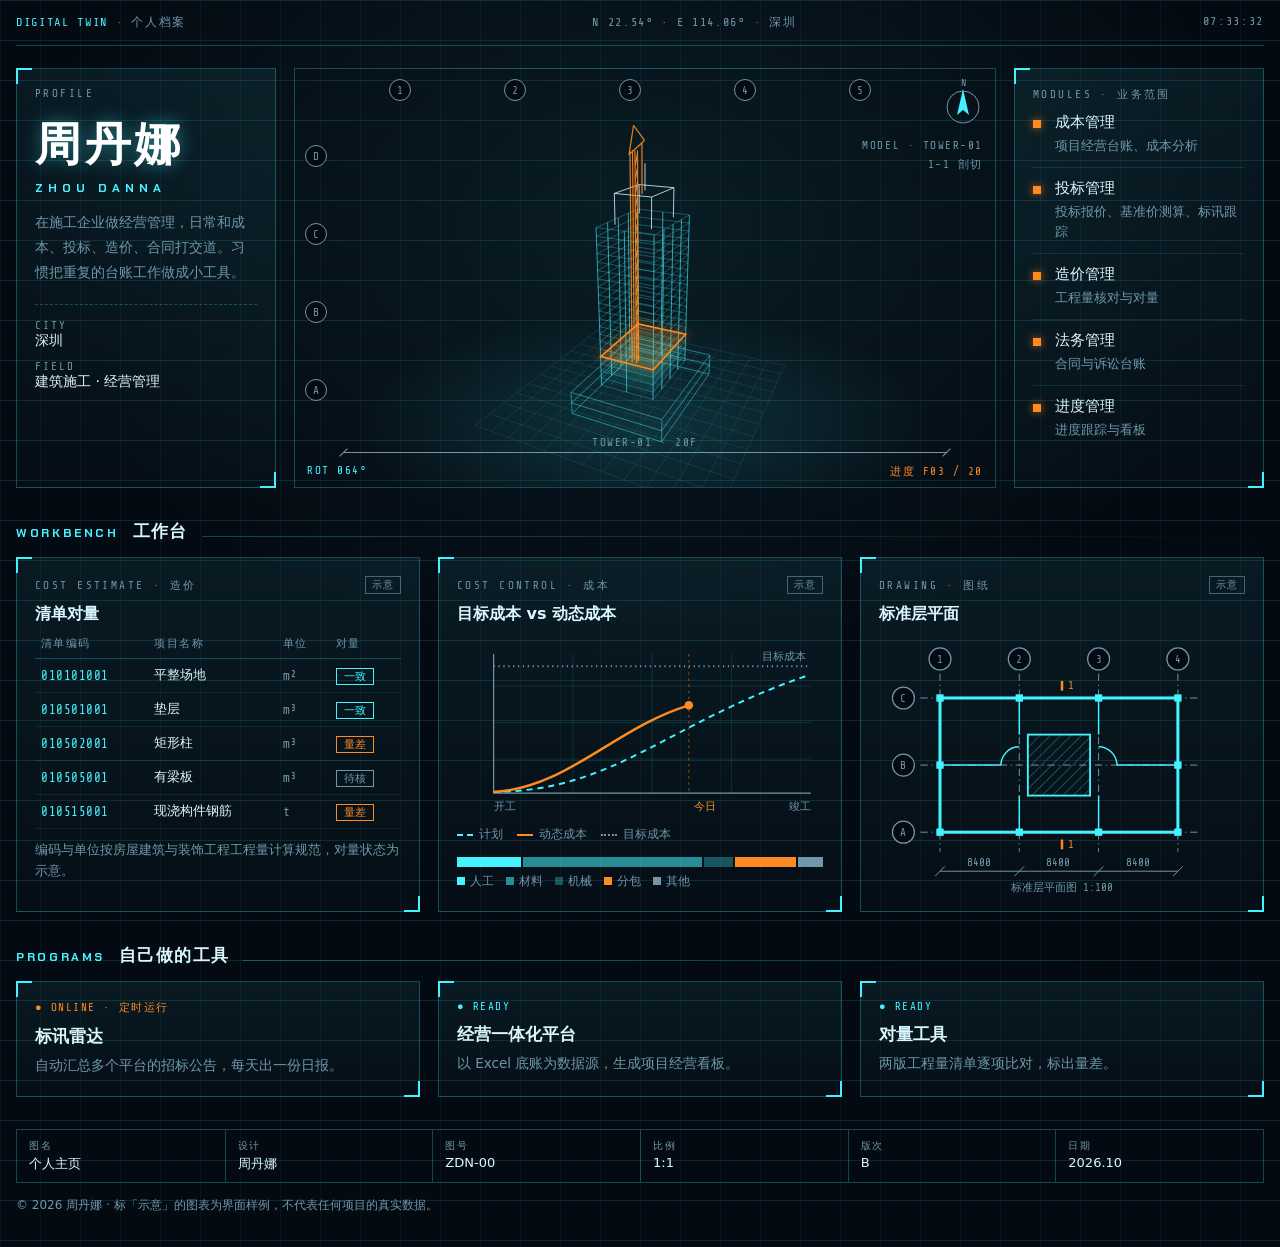
==== index.html @ ebaf6a7c "个人网站首版：全息工地风格主页、SEO 标签、sitemap 与 robots" ====
<!doctype html>
<html lang="zh-CN">
<head>
<meta charset="utf-8">
<meta name="viewport" content="width=device-width, initial-scale=1, viewport-fit=cover">
<title>周丹娜 · 建筑施工企业经营管理</title>
<meta name="description" content="周丹娜（Zhou Danna），深圳，建筑施工企业经营管理。日常和成本、投标、造价、合同打交道，把重复的台账工作做成小工具：标讯雷达、项目经营一体化平台、对量工具。">
<meta name="author" content="周丹娜">
<meta name="theme-color" content="#040a12">
<link rel="canonical" href="https://elliezhou314.github.io/">
<link rel="icon" href="favicon.svg" type="image/svg+xml">

<meta property="og:type" content="profile">
<meta property="og:title" content="周丹娜 · 建筑施工企业经营管理">
<meta property="og:description" content="深圳，建筑施工企业经营管理。成本、投标、造价、合同，以及自己做的几个工具。">
<meta property="og:url" content="https://elliezhou314.github.io/">
<meta property="og:locale" content="zh_CN">

<script type="application/ld+json">
{
  "@context": "https://schema.org",
  "@type": "Person",
  "name": "周丹娜",
  "alternateName": "Zhou Danna",
  "url": "https://elliezhou314.github.io/",
  "jobTitle": "经营管理",
  "description": "建筑施工企业经营管理，负责成本、投标、造价、合同相关工作。",
  "address": { "@type": "PostalAddress", "addressLocality": "深圳", "addressCountry": "CN" },
  "knowsAbout": ["成本管理", "投标报价", "工程造价", "工程量核对", "合同管理"]
}
</script>

<!-- Latin display fonts load without blocking; Chinese uses system fonts so the page still renders where Google Fonts is unreachable -->
<link rel="preconnect" href="https://fonts.googleapis.com">
<link rel="preconnect" href="https://fonts.gstatic.com" crossorigin>
<link rel="preload" as="style" href="https://fonts.googleapis.com/css2?family=Chakra+Petch:wght@500;700&family=Share+Tech+Mono&display=swap" onload="this.onload=null;this.rel='stylesheet'">
<noscript><link rel="stylesheet" href="https://fonts.googleapis.com/css2?family=Chakra+Petch:wght@500;700&family=Share+Tech+Mono&display=swap"></noscript>
<link rel="stylesheet" href="css/style.css">
<link rel="stylesheet" href="css/workbench.css">
</head>
<body>
<div class="page">
  <header class="bar">
    <span><b>DIGITAL TWIN</b> · 个人档案</span>
    <span>N 22.54° · E 114.06° · 深圳</span>
    <span id="clock">--:--:--</span>
  </header>

  <main>
    <section class="hero" aria-label="个人简介">
      <div class="hud prof">
        <div class="lab">PROFILE</div>
        <h1 class="name">周丹娜</h1>
        <div class="en">ZHOU DANNA</div>
        <p class="role">在施工企业做经营管理，日常和成本、投标、造价、合同打交道。习惯把重复的台账工作做成小工具。</p>
        <dl>
          <div><dt>CITY</dt><dd>深圳</dd></div>
          <div><dt>FIELD</dt><dd>建筑施工 · 经营管理</dd></div>
        </dl>
      </div>

      <div class="stage">
        <canvas id="tower" role="img" aria-label="逐层建起并旋转的线框高层建筑与塔吊模型"></canvas>
        <div class="axx" aria-hidden="true"><span class="bub">1</span><span class="bub">2</span><span class="bub">3</span><span class="bub">4</span><span class="bub">5</span></div>
        <div class="axy" aria-hidden="true"><span class="bub">D</span><span class="bub">C</span><span class="bub">B</span><span class="bub">A</span></div>
        <svg class="north" viewBox="0 0 44 52" aria-hidden="true">
          <circle cx="22" cy="30" r="16" fill="none" stroke="#6f97aa"/>
          <path d="M22 12 L28 38 L22 33 L16 38 Z" fill="#45f3ff"/>
          <text x="22" y="9" text-anchor="middle" font-size="10" fill="#6f97aa">N</text>
        </svg>
        <div class="tl" aria-hidden="true">MODEL · TOWER-01<br>1-1 剖切</div>
        <div class="dimln" aria-hidden="true">TOWER-01 · 20F</div>
        <div class="read" aria-hidden="true"><span id="rot">ROT 000°</span><span class="o" id="prog">进度 F01 / 20</span></div>
      </div>

      <div class="hud">
        <h2 class="lab">MODULES · 业务范围</h2>
        <ul class="mods">
          <li><i></i><b>成本管理</b><span>项目经营台账、成本分析</span></li>
          <li><i></i><b>投标管理</b><span>投标报价、基准价测算、标讯跟踪</span></li>
          <li><i></i><b>造价管理</b><span>工程量核对与对量</span></li>
          <li><i></i><b>法务管理</b><span>合同与诉讼台账</span></li>
          <li><i></i><b>进度管理</b><span>进度跟踪与看板</span></li>
        </ul>
      </div>
    </section>

    <h2 class="sec">WORKBENCH<span>工作台</span></h2>
    <section class="bench" aria-label="工作台">
      <article class="hud">
        <div class="phd"><span class="lab">COST ESTIMATE · 造价</span><span class="demo">示意</span></div>
        <h3>清单对量</h3>
        <div class="tbl">
          <table>
            <thead><tr><th>清单编码</th><th>项目名称</th><th>单位</th><th>对量</th></tr></thead>
            <tbody>
              <tr><td class="c">010101001</td><td>平整场地</td><td class="u">m²</td><td><span class="chip ok">一致</span></td></tr>
              <tr><td class="c">010501001</td><td>垫层</td><td class="u">m³</td><td><span class="chip ok">一致</span></td></tr>
              <tr><td class="c">010502001</td><td>矩形柱</td><td class="u">m³</td><td><span class="chip df">量差</span></td></tr>
              <tr><td class="c">010505001</td><td>有梁板</td><td class="u">m³</td><td><span class="chip wt">待核</span></td></tr>
              <tr><td class="c">010515001</td><td>现浇构件钢筋</td><td class="u">t</td><td><span class="chip df">量差</span></td></tr>
            </tbody>
          </table>
        </div>
        <p class="cap">编码与单位按房屋建筑与装饰工程工程量计算规范，对量状态为示意。</p>
      </article>

      <article class="hud">
        <div class="phd"><span class="lab">COST CONTROL · 成本</span><span class="demo">示意</span></div>
        <h3>目标成本 vs 动态成本</h3>
        <svg class="chart" viewBox="0 0 300 150" role="img" aria-label="累计成本 S 曲线示意：计划曲线、动态成本曲线和目标成本线">
          <g stroke="rgba(69,243,255,0.10)">
            <line x1="30" y1="40" x2="290" y2="40"/><line x1="30" y1="70" x2="290" y2="70"/><line x1="30" y1="100" x2="290" y2="100"/>
            <line x1="95" y1="14" x2="95" y2="128"/><line x1="160" y1="14" x2="160" y2="128"/><line x1="225" y1="14" x2="225" y2="128"/>
          </g>
          <line x1="30" y1="128" x2="290" y2="128" stroke="#6f97aa"/>
          <line x1="30" y1="14" x2="30" y2="128" stroke="#6f97aa"/>
          <line x1="30" y1="24" x2="290" y2="24" stroke="#6f97aa" stroke-dasharray="1 3" stroke-width="1.5"/>
          <text x="286" y="19" text-anchor="end" font-size="9" fill="#6f97aa">目标成本</text>
          <path d="M30 127 C 130 126, 170 72, 286 32" fill="none" stroke="#45f3ff" stroke-width="1.6" stroke-dasharray="5 4"/>
          <path d="M30 127 C 90 124, 130 74, 190 56" fill="none" stroke="#ff8a1f" stroke-width="2"/>
          <line x1="190" y1="14" x2="190" y2="128" stroke="#ff8a1f" stroke-opacity="0.45" stroke-dasharray="2 3"/>
          <circle cx="190" cy="56" r="3.5" fill="#ff8a1f"/>
          <text x="194" y="142" font-size="9" fill="#ff8a1f">今日</text>
          <text x="30" y="142" font-size="9" fill="#6f97aa">开工</text>
          <text x="290" y="142" text-anchor="end" font-size="9" fill="#6f97aa">竣工</text>
        </svg>
        <div class="legend"><span><i class="p"></i>计划</span><span><i class="a"></i>动态成本</span><span><i class="t"></i>目标成本</span></div>
        <div class="stack" aria-hidden="true">
          <span class="s1" style="flex:18"></span><span class="s2" style="flex:50"></span><span class="s3" style="flex:8"></span><span class="s4" style="flex:17"></span><span class="s5" style="flex:7"></span>
        </div>
        <div class="stackl"><span><i class="s1"></i>人工</span><span><i class="s2"></i>材料</span><span><i class="s3"></i>机械</span><span><i class="s4"></i>分包</span><span><i class="s5"></i>其他</span></div>
      </article>

      <article class="hud">
        <div class="phd"><span class="lab">DRAWING · 图纸</span><span class="demo">示意</span></div>
        <h3>标准层平面</h3>
        <svg class="chart" viewBox="0 0 300 210" role="img" aria-label="标准层平面图示意，带轴线编号、核心筒、尺寸标注和剖切符号">
          <defs>
            <pattern id="hatch" width="6" height="6" patternUnits="userSpaceOnUse" patternTransform="rotate(45)">
              <line x1="0" y1="0" x2="0" y2="6" stroke="#45f3ff" stroke-opacity="0.45"/>
            </pattern>
          </defs>
          <g stroke="#6f97aa" stroke-dasharray="6 3 1 3" stroke-width="0.8">
            <line x1="50" y1="30" x2="50" y2="176"/><line x1="115" y1="30" x2="115" y2="176"/><line x1="180" y1="30" x2="180" y2="176"/><line x1="245" y1="30" x2="245" y2="176"/>
            <line x1="34" y1="50" x2="262" y2="50"/><line x1="34" y1="105" x2="262" y2="105"/><line x1="34" y1="160" x2="262" y2="160"/>
          </g>
          <g fill="#040a12" stroke="#6f97aa">
            <circle cx="50" cy="18" r="9"/><circle cx="115" cy="18" r="9"/><circle cx="180" cy="18" r="9"/><circle cx="245" cy="18" r="9"/>
            <circle cx="20" cy="50" r="9"/><circle cx="20" cy="105" r="9"/><circle cx="20" cy="160" r="9"/>
          </g>
          <g fill="#6f97aa" font-size="9" text-anchor="middle">
            <text x="50" y="21">1</text><text x="115" y="21">2</text><text x="180" y="21">3</text><text x="245" y="21">4</text>
            <text x="20" y="163">A</text><text x="20" y="108">B</text><text x="20" y="53">C</text>
          </g>
          <rect x="50" y="50" width="195" height="110" fill="none" stroke="#45f3ff" stroke-width="2.5"/>
          <rect x="122" y="80" width="51" height="50" fill="url(#hatch)" stroke="#45f3ff" stroke-width="1.5"/>
          <g stroke="#45f3ff" stroke-width="1.2" fill="none">
            <line x1="115" y1="50" x2="115" y2="80"/><line x1="180" y1="50" x2="180" y2="80"/>
            <line x1="115" y1="130" x2="115" y2="160"/><line x1="180" y1="130" x2="180" y2="160"/>
            <line x1="50" y1="105" x2="100" y2="105"/><line x1="195" y1="105" x2="245" y2="105"/>
            <path d="M100 105 A 15 15 0 0 1 115 90"/><path d="M195 105 A 15 15 0 0 0 180 90"/>
          </g>
          <g fill="#45f3ff">
            <rect x="47" y="47" width="6" height="6"/><rect x="112" y="47" width="6" height="6"/><rect x="177" y="47" width="6" height="6"/><rect x="242" y="47" width="6" height="6"/>
            <rect x="47" y="102" width="6" height="6"/><rect x="242" y="102" width="6" height="6"/>
            <rect x="47" y="157" width="6" height="6"/><rect x="112" y="157" width="6" height="6"/><rect x="177" y="157" width="6" height="6"/><rect x="242" y="157" width="6" height="6"/>
          </g>
          <g stroke="#ff8a1f" stroke-width="2"><line x1="150" y1="36" x2="150" y2="44"/><line x1="150" y1="166" x2="150" y2="174"/></g>
          <g fill="#ff8a1f" font-size="9"><text x="155" y="43">1</text><text x="155" y="173">1</text></g>
          <g stroke="#6f97aa" stroke-width="0.8">
            <line x1="50" y1="192" x2="245" y2="192"/>
            <line x1="46" y1="196" x2="54" y2="188"/><line x1="111" y1="196" x2="119" y2="188"/><line x1="176" y1="196" x2="184" y2="188"/><line x1="241" y1="196" x2="249" y2="188"/>
          </g>
          <g fill="#6f97aa" font-size="9" text-anchor="middle"><text x="82" y="188">8400</text><text x="147" y="188">8400</text><text x="212" y="188">8400</text></g>
          <text x="150" y="208" text-anchor="middle" font-size="9" fill="#6f97aa">标准层平面图 1:100</text>
        </svg>
      </article>
    </section>

    <h2 class="sec">PROGRAMS<span>自己做的工具</span></h2>
    <section class="progs" aria-label="自己做的工具">
      <article class="hud"><div class="st on">● ONLINE · 定时运行</div><h3>标讯雷达</h3><p>自动汇总多个平台的招标公告，每天出一份日报。</p></article>
      <article class="hud"><div class="st">● READY</div><h3>经营一体化平台</h3><p>以 Excel 底账为数据源，生成项目经营看板。</p></article>
      <article class="hud"><div class="st">● READY</div><h3>对量工具</h3><p>两版工程量清单逐项比对，标出量差。</p></article>
    </section>
  </main>

  <footer>
    <dl class="stamp">
      <div><dt>图名</dt><dd>个人主页</dd></div>
      <div><dt>设计</dt><dd>周丹娜</dd></div>
      <div><dt>图号</dt><dd>ZDN-00</dd></div>
      <div><dt>比例</dt><dd>1:1</dd></div>
      <div><dt>版次</dt><dd>B</dd></div>
      <div><dt>日期</dt><dd>2026.10</dd></div>
    </dl>
    <p class="fine">© 2026 周丹娜 · 标「示意」的图表为界面样例，不代表任何项目的真实数据。</p>
  </footer>
</div>
<script src="js/tower.js" defer></script>
<script src="js/clock.js" defer></script>
</body>
</html>
---- css/style.css ----
/* 全息工地：页面框架、HUD 面板、首屏三栏、工具区与图签页脚 */
:root {
  --bg: #040a12;
  --cyan: #45f3ff;
  --ink: #dbf7ff;
  --dim: #6f97aa;
  --org: #ff8a1f;
  --line: rgba(69, 243, 255, .26);
  --faint: rgba(69, 243, 255, .12);
  --sans: "PingFang SC", "Microsoft YaHei", "Noto Sans SC", "Source Han Sans SC", system-ui, sans-serif;
  --tech: "Chakra Petch", var(--sans);
  --mono: "Share Tech Mono", ui-monospace, Consolas, "Microsoft YaHei", monospace;
  color-scheme: dark;
}

* { box-sizing: border-box; }
html, body { margin: 0; }
body {
  background:
    radial-gradient(70% 50% at 50% 18%, rgba(69, 243, 255, .08), transparent 70%),
    linear-gradient(var(--faint) 1px, transparent 1px) 0 0 / 40px 40px,
    linear-gradient(90deg, rgba(69, 243, 255, .05) 1px, transparent 1px) 0 0 / 40px 40px,
    var(--bg);
  color: var(--ink);
  font-family: var(--sans);
  font-size: 15px;
  -webkit-text-size-adjust: 100%;
}
h1, h2, h3, p, dl, dd, ul { margin: 0; }
ul { list-style: none; padding: 0; }

.page {
  max-width: 1280px;
  margin: 0 auto;
  padding-block: 0 32px;
  padding-left: max(16px, env(safe-area-inset-left, 0px));
  padding-right: max(16px, env(safe-area-inset-right, 0px));
}

.bar {
  display: flex; justify-content: space-between; flex-wrap: wrap; gap: 10px 18px;
  padding: 14px 0; border-bottom: 1px solid var(--line);
  font-family: var(--mono); font-size: 12px; letter-spacing: .14em; color: var(--dim);
}
.bar b { color: var(--cyan); font-weight: 400; }

/* HUD panel with corner brackets */
.hud {
  position: relative; min-width: 0; padding: 18px;
  border: 1px solid var(--line);
  background: linear-gradient(180deg, rgba(69, 243, 255, .07), rgba(69, 243, 255, .015));
}
.hud::before, .hud::after {
  content: ""; position: absolute; width: 14px; height: 14px;
  border: 2px solid var(--cyan); pointer-events: none;
}
.hud::before { top: -1px; left: -1px; border-right: 0; border-bottom: 0; }
.hud::after { bottom: -1px; right: -1px; border-left: 0; border-top: 0; }
.lab { font-family: var(--mono); font-size: 11px; font-weight: 400; letter-spacing: .22em; color: var(--dim); }

/* hero: profile | model | modules */
.hero {
  display: grid; grid-template-columns: 260px minmax(0, 1fr) 250px; gap: 18px;
  margin-top: 22px; align-items: stretch;
}
.name {
  font-size: 46px; font-weight: 900; letter-spacing: .08em; margin-top: 14px;
  color: #fff; text-shadow: 0 0 18px rgba(69, 243, 255, .45);
}
.en { font-family: var(--tech); font-weight: 700; color: var(--cyan); letter-spacing: .42em; font-size: 12px; margin-top: 4px; }
.role { margin-top: 14px; line-height: 1.8; color: var(--dim); font-size: 14px; }
.prof dl { display: grid; gap: 10px; margin-top: 18px; padding-top: 14px; border-top: 1px dashed var(--line); font-size: 14px; }
dt { font-family: var(--mono); font-size: 11px; letter-spacing: .18em; color: var(--dim); }

/* stage: drawing frame around the tower model */
.stage {
  position: relative; min-height: 420px; border: 1px solid var(--line);
  background: radial-gradient(ellipse 60% 40% at 50% 86%, rgba(69, 243, 255, .14), transparent 70%);
}
.stage canvas { display: block; position: absolute; inset: 0; width: 100%; height: 100%; }
.axx, .axy { position: absolute; display: flex; justify-content: space-around; pointer-events: none; }
.axx { top: 10px; left: 48px; right: 78px; }
.axy { left: 10px; top: 48px; bottom: 58px; flex-direction: column; }
.bub {
  width: 22px; height: 22px; border: 1px solid var(--dim); border-radius: 50%;
  display: grid; place-items: center; font-family: var(--mono); font-size: 11px; color: var(--dim); background: var(--bg);
}
.north { position: absolute; top: 8px; right: 10px; width: 44px; height: 52px; }
.north text { font-family: var(--mono); }
.tl { position: absolute; top: 68px; right: 12px; font-family: var(--mono); font-size: 11px; letter-spacing: .14em; color: var(--dim); text-align: right; line-height: 1.7; }
.dimln {
  position: absolute; left: 48px; right: 48px; bottom: 34px; padding-bottom: 3px;
  border-bottom: 1px solid var(--dim); text-align: center;
  font-family: var(--mono); font-size: 11px; letter-spacing: .14em; color: var(--dim);
}
.dimln::before, .dimln::after {
  content: ""; position: absolute; bottom: -6px; width: 1px; height: 11px;
  background: var(--dim); transform: rotate(45deg);
}
.dimln::before { left: 0; }
.dimln::after { right: 0; }
.read {
  position: absolute; left: 12px; right: 12px; bottom: 8px; display: flex; justify-content: space-between; gap: 10px;
  font-family: var(--mono); font-size: 11px; letter-spacing: .14em; color: var(--cyan); pointer-events: none;
}
.read .o { color: var(--org); }

.mods li { display: grid; grid-template-columns: 12px minmax(0, 1fr); gap: 4px 10px; padding: 11px 0; border-bottom: 1px solid rgba(69, 243, 255, .12); }
.mods li:last-child { border-bottom: 0; }
.mods i { width: 8px; height: 8px; margin-top: 7px; background: var(--org); box-shadow: 0 0 8px rgba(255, 138, 31, .7); }
.mods b { font-weight: 500; }
.mods span { grid-column: 2; font-size: 12.5px; color: var(--dim); line-height: 1.6; }

/* section heading */
.sec {
  display: flex; align-items: baseline; gap: 14px; margin: 32px 0 14px;
  font-family: var(--tech); font-weight: 700; letter-spacing: .22em; font-size: 12px; color: var(--cyan);
}
.sec span { font-family: var(--sans); letter-spacing: .08em; font-size: 17px; color: var(--ink); }
.sec::after { content: ""; flex: 1; height: 1px; background: linear-gradient(90deg, var(--line), transparent); }

/* tools */
.progs { display: grid; grid-template-columns: repeat(3, minmax(0, 1fr)); gap: 18px; }
.progs h3 { font-size: 17px; margin-top: 10px; }
.progs p { font-size: 13.5px; line-height: 1.75; color: var(--dim); margin-top: 6px; }
.st { font-family: var(--mono); font-size: 11px; letter-spacing: .14em; color: var(--cyan); }
.st.on { color: var(--org); }

/* footer as a drawing title block */
.stamp { display: grid; grid-template-columns: repeat(6, minmax(0, 1fr)); margin-top: 32px; border: 1px solid var(--line); }
.stamp div { padding: 9px 12px; border-left: 1px solid var(--line); min-width: 0; }
.stamp div:first-child { border-left: 0; }
.stamp dt { font-size: 10px; }
.stamp dd { font-size: 13px; margin-top: 2px; }
.fine { margin-top: 12px; font-size: 12px; color: var(--dim); line-height: 1.7; }

@media (max-width: 960px) {
  .hero { grid-template-columns: 1fr; }
  .stage { order: -1; min-height: 360px; }
  .progs { grid-template-columns: 1fr; }
  .stamp { grid-template-columns: repeat(3, minmax(0, 1fr)); }
  .stamp div:nth-child(4) { border-left: 0; }
  .stamp div:nth-child(n+4) { border-top: 1px solid var(--line); }
}
@media (max-width: 480px) {
  .name { font-size: 38px; }
  .bar span:nth-child(2) { display: none; }
}
---- css/workbench.css ----
/* 工作台三块：造价清单对量表、成本 S 曲线、标准层平面图 */
.bench { display: grid; grid-template-columns: repeat(3, minmax(0, 1fr)); gap: 18px; }
.bench h3 { font-size: 16px; margin-top: 10px; }
.phd { display: flex; justify-content: space-between; align-items: center; gap: 10px; }
.demo {
  font-family: var(--mono); font-size: 10px; letter-spacing: .12em; color: var(--dim);
  border: 1px solid rgba(111, 151, 170, .6); padding: 1px 6px; white-space: nowrap;
}
.cap { font-size: 12.5px; color: var(--dim); line-height: 1.7; margin-top: 10px; }

/* BOQ table */
.tbl { overflow-x: auto; margin-top: 12px; }
table { width: 100%; border-collapse: collapse; font-size: 12.5px; }
th {
  font-family: var(--mono); font-weight: 400; font-size: 10.5px; letter-spacing: .14em; color: var(--dim);
  text-align: left; padding: 0 6px 7px; border-bottom: 1px solid var(--line); white-space: nowrap;
}
td { padding: 8px 6px; border-bottom: 1px solid rgba(69, 243, 255, .09); white-space: nowrap; }
td.c { font-family: var(--mono); color: var(--cyan); letter-spacing: .04em; }
td.u { font-family: var(--mono); color: var(--dim); }
.chip { font-size: 11px; padding: 1px 7px; border: 1px solid currentColor; }
.ok { color: var(--cyan); }
.df { color: var(--org); }
.wt { color: var(--dim); }

/* charts */
.chart { display: block; width: 100%; height: auto; margin-top: 12px; }
.chart text { font-family: var(--mono); }
.legend { display: flex; flex-wrap: wrap; gap: 14px; font-size: 12px; color: var(--dim); margin-top: 6px; }
.legend i { display: inline-block; width: 16px; height: 0; border-top: 2px solid var(--cyan); vertical-align: middle; margin-right: 6px; }
.legend i.p { border-top-style: dashed; }
.legend i.a { border-color: var(--org); }
.legend i.t { border-color: var(--dim); border-top-style: dotted; }

/* cost breakdown bar */
.stack { display: flex; height: 10px; margin-top: 14px; gap: 2px; }
.stack span { display: block; height: 100%; }
.stackl { display: flex; flex-wrap: wrap; gap: 4px 12px; font-size: 11.5px; color: var(--dim); margin-top: 7px; }
.stackl i { display: inline-block; width: 8px; height: 8px; margin-right: 5px; }
.s1 { background: var(--cyan); }
.s2 { background: rgba(69, 243, 255, .55); }
.s3 { background: rgba(69, 243, 255, .3); }
.s4 { background: var(--org); }
.s5 { background: var(--dim); }

@media (max-width: 1080px) {
  .bench { grid-template-columns: 1fr; }
  .bench .chart { max-width: 520px; }
}
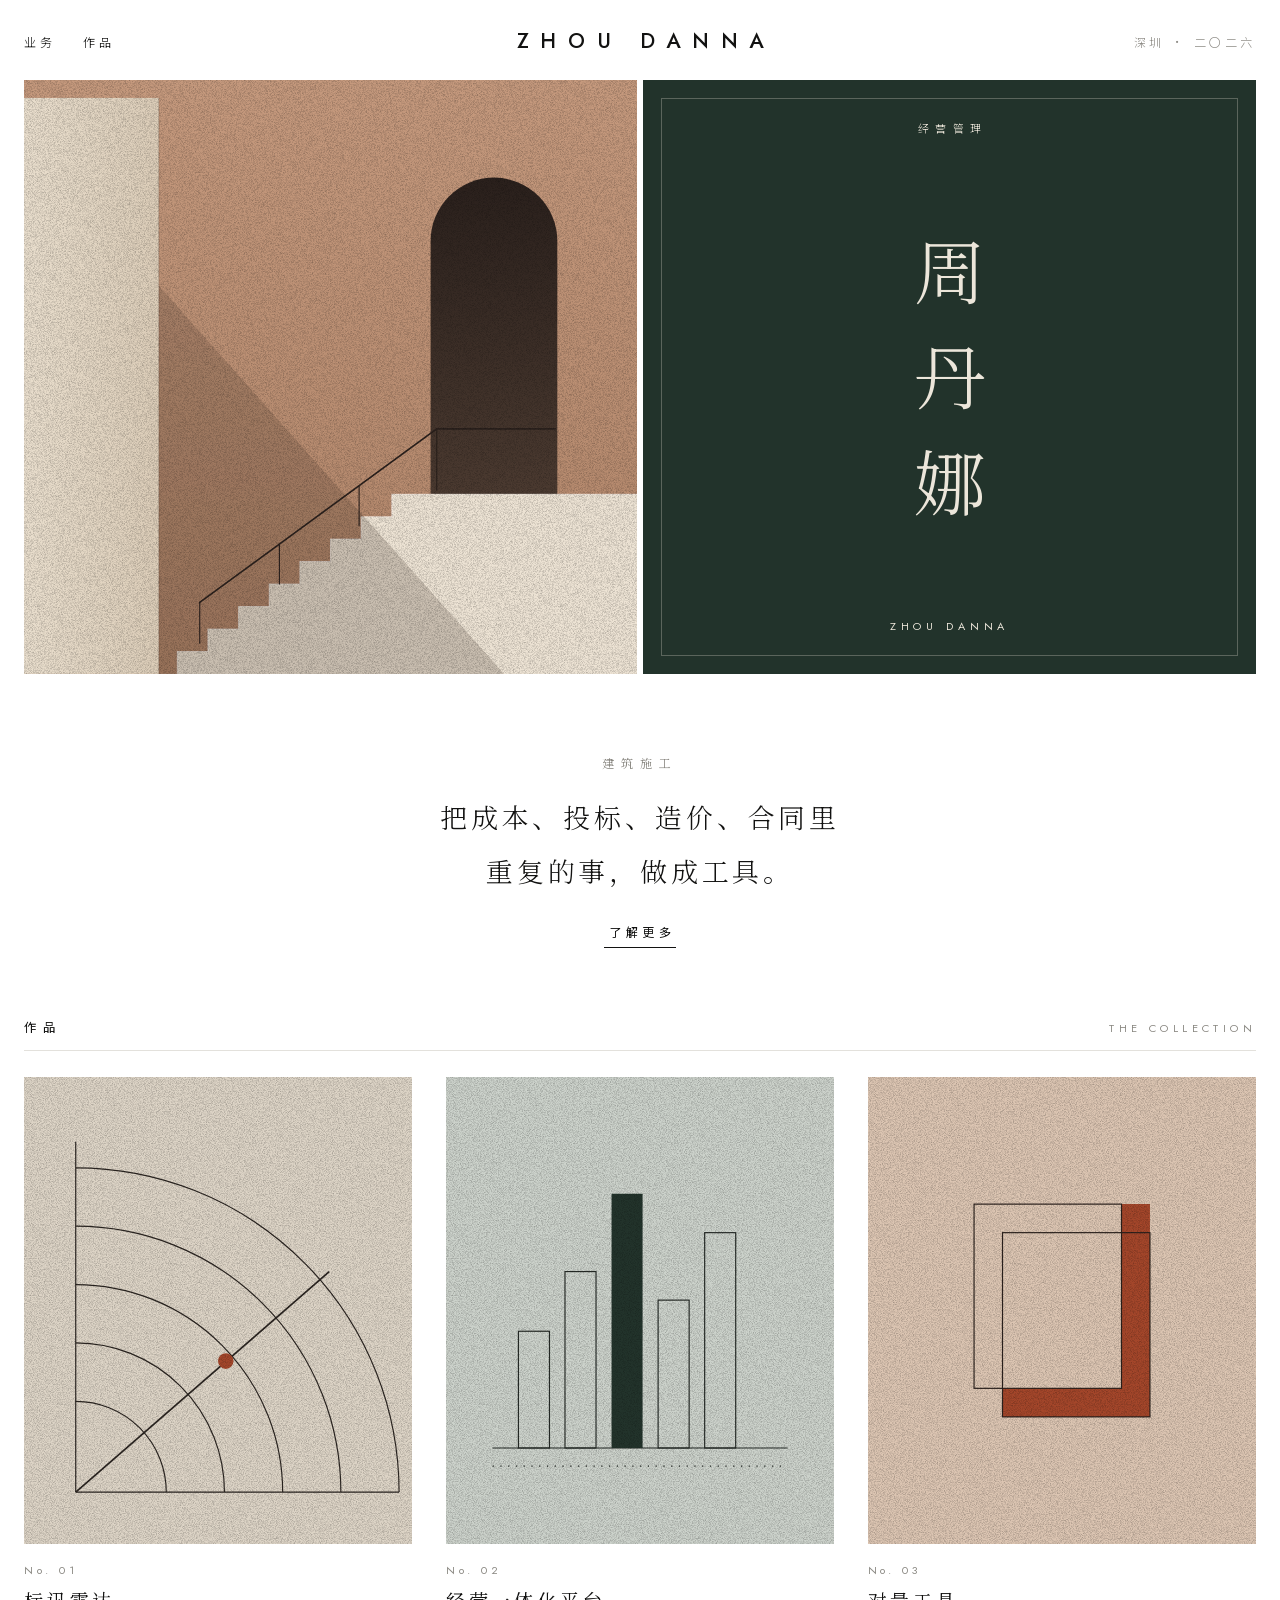
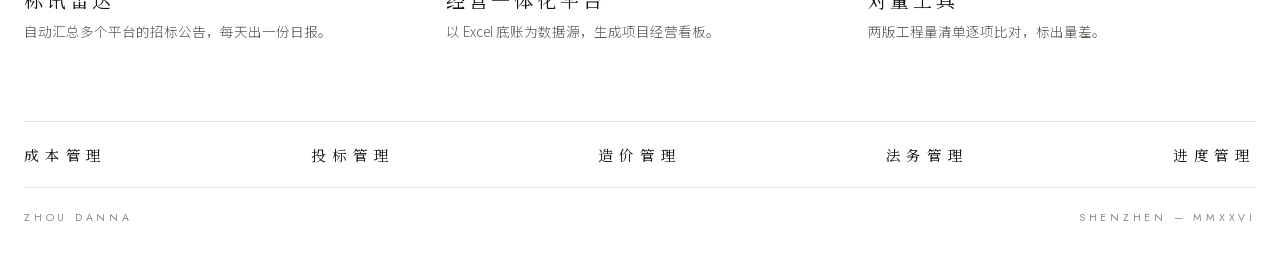
==== commit af651dcc: "改版：时装屋官网式版面，字体自托管，移除旧全息工地页面" ====
--- a/index.html
+++ b/index.html
@@ -6,7 +6,7 @@
 <title>周丹娜 · 建筑施工企业经营管理</title>
 <meta name="description" content="周丹娜（Zhou Danna），深圳，建筑施工企业经营管理。日常和成本、投标、造价、合同打交道，把重复的台账工作做成小工具：标讯雷达、项目经营一体化平台、对量工具。">
 <meta name="author" content="周丹娜">
-<meta name="theme-color" content="#040a12">
+<meta name="theme-color" content="#ffffff">
 <link rel="canonical" href="https://elliezhou314.github.io/">
 <link rel="icon" href="favicon.svg" type="image/svg+xml">
 
@@ -30,175 +30,45 @@
 }
 </script>
 
-<!-- Latin display fonts load without blocking; Chinese uses system fonts so the page still renders where Google Fonts is unreachable -->
-<link rel="preconnect" href="https://fonts.googleapis.com">
-<link rel="preconnect" href="https://fonts.gstatic.com" crossorigin>
-<link rel="preload" as="style" href="https://fonts.googleapis.com/css2?family=Chakra+Petch:wght@500;700&family=Share+Tech+Mono&display=swap" onload="this.onload=null;this.rel='stylesheet'">
-<noscript><link rel="stylesheet" href="https://fonts.googleapis.com/css2?family=Chakra+Petch:wght@500;700&family=Share+Tech+Mono&display=swap"></noscript>
-<link rel="stylesheet" href="css/style.css">
-<link rel="stylesheet" href="css/workbench.css">
+<!-- fonts are self-hosted subsets (fonts/), regenerate with tools/subset_fonts.py after editing page text -->
+<link rel="stylesheet" href="css/base.css">
+<link rel="stylesheet" href="css/sections.css">
 </head>
 <body>
-<div class="page">
-  <header class="bar">
-    <span><b>DIGITAL TWIN</b> · 个人档案</span>
-    <span>N 22.54° · E 114.06° · 深圳</span>
-    <span id="clock">--:--:--</span>
-  </header>
+<div class="opt b">
+  <div class="b-in gut">
+    <header class="b-top">
+      <nav aria-label="页内导航"><a href="#biz">业务</a><a href="#works">作品</a></nav>
+      <span class="wm">ZHOU DANNA</span>
+      <span class="r">深圳 · 二〇二六</span>
+    </header>
 
-  <main>
-    <section class="hero" aria-label="个人简介">
-      <div class="hud prof">
-        <div class="lab">PROFILE</div>
-        <h1 class="name">周丹娜</h1>
-        <div class="en">ZHOU DANNA</div>
-        <p class="role">在施工企业做经营管理，日常和成本、投标、造价、合同打交道。习惯把重复的台账工作做成小工具。</p>
-        <dl>
-          <div><dt>CITY</dt><dd>深圳</dd></div>
-          <div><dt>FIELD</dt><dd>建筑施工 · 经营管理</dd></div>
-        </dl>
+    <main>
+      <div class="b-hero">
+        <figure><img class="art art-stair" src="art/stair.svg" width="600" height="800" alt="赭色墙面、拱门与台阶的光影插图"></figure>
+        <figure class="b-plate"><small class="zh">经营管理</small><h1>周丹娜</h1><small>Zhou Danna</small></figure>
       </div>
 
-      <div class="stage">
-        <canvas id="tower" role="img" aria-label="逐层建起并旋转的线框高层建筑与塔吊模型"></canvas>
-        <div class="axx" aria-hidden="true"><span class="bub">1</span><span class="bub">2</span><span class="bub">3</span><span class="bub">4</span><span class="bub">5</span></div>
-        <div class="axy" aria-hidden="true"><span class="bub">D</span><span class="bub">C</span><span class="bub">B</span><span class="bub">A</span></div>
-        <svg class="north" viewBox="0 0 44 52" aria-hidden="true">
-          <circle cx="22" cy="30" r="16" fill="none" stroke="#6f97aa"/>
-          <path d="M22 12 L28 38 L22 33 L16 38 Z" fill="#45f3ff"/>
-          <text x="22" y="9" text-anchor="middle" font-size="10" fill="#6f97aa">N</text>
-        </svg>
-        <div class="tl" aria-hidden="true">MODEL · TOWER-01<br>1-1 剖切</div>
-        <div class="dimln" aria-hidden="true">TOWER-01 · 20F</div>
-        <div class="read" aria-hidden="true"><span id="rot">ROT 000°</span><span class="o" id="prog">进度 F01 / 20</span></div>
+      <div class="b-say">
+        <small>建筑施工</small>
+        <p>把成本、投标、造价、合同里<br>重复的事，做成工具。</p>
+        <a href="#works">了解更多</a>
       </div>
 
-      <div class="hud">
-        <h2 class="lab">MODULES · 业务范围</h2>
-        <ul class="mods">
-          <li><i></i><b>成本管理</b><span>项目经营台账、成本分析</span></li>
-          <li><i></i><b>投标管理</b><span>投标报价、基准价测算、标讯跟踪</span></li>
-          <li><i></i><b>造价管理</b><span>工程量核对与对量</span></li>
-          <li><i></i><b>法务管理</b><span>合同与诉讼台账</span></li>
-          <li><i></i><b>进度管理</b><span>进度跟踪与看板</span></li>
-        </ul>
-      </div>
-    </section>
+      <section aria-labelledby="works-t">
+        <div class="b-h" id="works"><b id="works-t">作品</b><span>The Collection</span></div>
+        <div class="b-col">
+          <div><figure><img class="art" src="art/radar.svg" width="300" height="360" loading="lazy" alt="同心弧线插图"></figure><small>No. 01</small><h3>标讯雷达</h3><p>自动汇总多个平台的招标公告，每天出一份日报。</p></div>
+          <div><figure><img class="art" src="art/columns.svg" width="300" height="360" loading="lazy" alt="一排高低不同的立柱插图"></figure><small>No. 02</small><h3>经营一体化平台</h3><p>以 Excel 底账为数据源，生成项目经营看板。</p></div>
+          <div><figure><img class="art" src="art/overlap.svg" width="300" height="360" loading="lazy" alt="两个错开的矩形插图"></figure><small>No. 03</small><h3>对量工具</h3><p>两版工程量清单逐项比对，标出量差。</p></div>
+        </div>
+      </section>
 
-    <h2 class="sec">WORKBENCH<span>工作台</span></h2>
-    <section class="bench" aria-label="工作台">
-      <article class="hud">
-        <div class="phd"><span class="lab">COST ESTIMATE · 造价</span><span class="demo">示意</span></div>
-        <h3>清单对量</h3>
-        <div class="tbl">
-          <table>
-            <thead><tr><th>清单编码</th><th>项目名称</th><th>单位</th><th>对量</th></tr></thead>
-            <tbody>
-              <tr><td class="c">010101001</td><td>平整场地</td><td class="u">m²</td><td><span class="chip ok">一致</span></td></tr>
-              <tr><td class="c">010501001</td><td>垫层</td><td class="u">m³</td><td><span class="chip ok">一致</span></td></tr>
-              <tr><td class="c">010502001</td><td>矩形柱</td><td class="u">m³</td><td><span class="chip df">量差</span></td></tr>
-              <tr><td class="c">010505001</td><td>有梁板</td><td class="u">m³</td><td><span class="chip wt">待核</span></td></tr>
-              <tr><td class="c">010515001</td><td>现浇构件钢筋</td><td class="u">t</td><td><span class="chip df">量差</span></td></tr>
-            </tbody>
-          </table>
-        </div>
-        <p class="cap">编码与单位按房屋建筑与装饰工程工程量计算规范，对量状态为示意。</p>
-      </article>
+      <div class="b-biz" id="biz"><span>成本管理</span><span>投标管理</span><span>造价管理</span><span>法务管理</span><span>进度管理</span></div>
+    </main>
 
-      <article class="hud">
-        <div class="phd"><span class="lab">COST CONTROL · 成本</span><span class="demo">示意</span></div>
-        <h3>目标成本 vs 动态成本</h3>
-        <svg class="chart" viewBox="0 0 300 150" role="img" aria-label="累计成本 S 曲线示意：计划曲线、动态成本曲线和目标成本线">
-          <g stroke="rgba(69,243,255,0.10)">
-            <line x1="30" y1="40" x2="290" y2="40"/><line x1="30" y1="70" x2="290" y2="70"/><line x1="30" y1="100" x2="290" y2="100"/>
-            <line x1="95" y1="14" x2="95" y2="128"/><line x1="160" y1="14" x2="160" y2="128"/><line x1="225" y1="14" x2="225" y2="128"/>
-          </g>
-          <line x1="30" y1="128" x2="290" y2="128" stroke="#6f97aa"/>
-          <line x1="30" y1="14" x2="30" y2="128" stroke="#6f97aa"/>
-          <line x1="30" y1="24" x2="290" y2="24" stroke="#6f97aa" stroke-dasharray="1 3" stroke-width="1.5"/>
-          <text x="286" y="19" text-anchor="end" font-size="9" fill="#6f97aa">目标成本</text>
-          <path d="M30 127 C 130 126, 170 72, 286 32" fill="none" stroke="#45f3ff" stroke-width="1.6" stroke-dasharray="5 4"/>
-          <path d="M30 127 C 90 124, 130 74, 190 56" fill="none" stroke="#ff8a1f" stroke-width="2"/>
-          <line x1="190" y1="14" x2="190" y2="128" stroke="#ff8a1f" stroke-opacity="0.45" stroke-dasharray="2 3"/>
-          <circle cx="190" cy="56" r="3.5" fill="#ff8a1f"/>
-          <text x="194" y="142" font-size="9" fill="#ff8a1f">今日</text>
-          <text x="30" y="142" font-size="9" fill="#6f97aa">开工</text>
-          <text x="290" y="142" text-anchor="end" font-size="9" fill="#6f97aa">竣工</text>
-        </svg>
-        <div class="legend"><span><i class="p"></i>计划</span><span><i class="a"></i>动态成本</span><span><i class="t"></i>目标成本</span></div>
-        <div class="stack" aria-hidden="true">
-          <span class="s1" style="flex:18"></span><span class="s2" style="flex:50"></span><span class="s3" style="flex:8"></span><span class="s4" style="flex:17"></span><span class="s5" style="flex:7"></span>
-        </div>
-        <div class="stackl"><span><i class="s1"></i>人工</span><span><i class="s2"></i>材料</span><span><i class="s3"></i>机械</span><span><i class="s4"></i>分包</span><span><i class="s5"></i>其他</span></div>
-      </article>
-
-      <article class="hud">
-        <div class="phd"><span class="lab">DRAWING · 图纸</span><span class="demo">示意</span></div>
-        <h3>标准层平面</h3>
-        <svg class="chart" viewBox="0 0 300 210" role="img" aria-label="标准层平面图示意，带轴线编号、核心筒、尺寸标注和剖切符号">
-          <defs>
-            <pattern id="hatch" width="6" height="6" patternUnits="userSpaceOnUse" patternTransform="rotate(45)">
-              <line x1="0" y1="0" x2="0" y2="6" stroke="#45f3ff" stroke-opacity="0.45"/>
-            </pattern>
-          </defs>
-          <g stroke="#6f97aa" stroke-dasharray="6 3 1 3" stroke-width="0.8">
-            <line x1="50" y1="30" x2="50" y2="176"/><line x1="115" y1="30" x2="115" y2="176"/><line x1="180" y1="30" x2="180" y2="176"/><line x1="245" y1="30" x2="245" y2="176"/>
-            <line x1="34" y1="50" x2="262" y2="50"/><line x1="34" y1="105" x2="262" y2="105"/><line x1="34" y1="160" x2="262" y2="160"/>
-          </g>
-          <g fill="#040a12" stroke="#6f97aa">
-            <circle cx="50" cy="18" r="9"/><circle cx="115" cy="18" r="9"/><circle cx="180" cy="18" r="9"/><circle cx="245" cy="18" r="9"/>
-            <circle cx="20" cy="50" r="9"/><circle cx="20" cy="105" r="9"/><circle cx="20" cy="160" r="9"/>
-          </g>
-          <g fill="#6f97aa" font-size="9" text-anchor="middle">
-            <text x="50" y="21">1</text><text x="115" y="21">2</text><text x="180" y="21">3</text><text x="245" y="21">4</text>
-            <text x="20" y="163">A</text><text x="20" y="108">B</text><text x="20" y="53">C</text>
-          </g>
-          <rect x="50" y="50" width="195" height="110" fill="none" stroke="#45f3ff" stroke-width="2.5"/>
-          <rect x="122" y="80" width="51" height="50" fill="url(#hatch)" stroke="#45f3ff" stroke-width="1.5"/>
-          <g stroke="#45f3ff" stroke-width="1.2" fill="none">
-            <line x1="115" y1="50" x2="115" y2="80"/><line x1="180" y1="50" x2="180" y2="80"/>
-            <line x1="115" y1="130" x2="115" y2="160"/><line x1="180" y1="130" x2="180" y2="160"/>
-            <line x1="50" y1="105" x2="100" y2="105"/><line x1="195" y1="105" x2="245" y2="105"/>
-            <path d="M100 105 A 15 15 0 0 1 115 90"/><path d="M195 105 A 15 15 0 0 0 180 90"/>
-          </g>
-          <g fill="#45f3ff">
-            <rect x="47" y="47" width="6" height="6"/><rect x="112" y="47" width="6" height="6"/><rect x="177" y="47" width="6" height="6"/><rect x="242" y="47" width="6" height="6"/>
-            <rect x="47" y="102" width="6" height="6"/><rect x="242" y="102" width="6" height="6"/>
-            <rect x="47" y="157" width="6" height="6"/><rect x="112" y="157" width="6" height="6"/><rect x="177" y="157" width="6" height="6"/><rect x="242" y="157" width="6" height="6"/>
-          </g>
-          <g stroke="#ff8a1f" stroke-width="2"><line x1="150" y1="36" x2="150" y2="44"/><line x1="150" y1="166" x2="150" y2="174"/></g>
-          <g fill="#ff8a1f" font-size="9"><text x="155" y="43">1</text><text x="155" y="173">1</text></g>
-          <g stroke="#6f97aa" stroke-width="0.8">
-            <line x1="50" y1="192" x2="245" y2="192"/>
-            <line x1="46" y1="196" x2="54" y2="188"/><line x1="111" y1="196" x2="119" y2="188"/><line x1="176" y1="196" x2="184" y2="188"/><line x1="241" y1="196" x2="249" y2="188"/>
-          </g>
-          <g fill="#6f97aa" font-size="9" text-anchor="middle"><text x="82" y="188">8400</text><text x="147" y="188">8400</text><text x="212" y="188">8400</text></g>
-          <text x="150" y="208" text-anchor="middle" font-size="9" fill="#6f97aa">标准层平面图 1:100</text>
-        </svg>
-      </article>
-    </section>
-
-    <h2 class="sec">PROGRAMS<span>自己做的工具</span></h2>
-    <section class="progs" aria-label="自己做的工具">
-      <article class="hud"><div class="st on">● ONLINE · 定时运行</div><h3>标讯雷达</h3><p>自动汇总多个平台的招标公告，每天出一份日报。</p></article>
-      <article class="hud"><div class="st">● READY</div><h3>经营一体化平台</h3><p>以 Excel 底账为数据源，生成项目经营看板。</p></article>
-      <article class="hud"><div class="st">● READY</div><h3>对量工具</h3><p>两版工程量清单逐项比对，标出量差。</p></article>
-    </section>
-  </main>
-
-  <footer>
-    <dl class="stamp">
-      <div><dt>图名</dt><dd>个人主页</dd></div>
-      <div><dt>设计</dt><dd>周丹娜</dd></div>
-      <div><dt>图号</dt><dd>ZDN-00</dd></div>
-      <div><dt>比例</dt><dd>1:1</dd></div>
-      <div><dt>版次</dt><dd>B</dd></div>
-      <div><dt>日期</dt><dd>2026.10</dd></div>
-    </dl>
-    <p class="fine">© 2026 周丹娜 · 标「示意」的图表为界面样例，不代表任何项目的真实数据。</p>
-  </footer>
+    <footer class="b-foot"><span>ZHOU DANNA</span><span>SHENZHEN — MMXXVI</span></footer>
+  </div>
 </div>
-<script src="js/tower.js" defer></script>
-<script src="js/clock.js" defer></script>
 </body>
 </html>
--- a/css/base.css
+++ b/css/base.css
@@ -0,0 +1,41 @@
+/* Design tokens, self-hosted fonts, resets, header, footer, shared helpers */
+
+/* Subsets generated by tools/subset_fonts.py from the Google Fonts sources (SIL OFL, see fonts/OFL-*.txt) */
+@font-face{font-family:"Noto Serif SC";font-style:normal;font-weight:300;font-display:swap;src:url("../fonts/notoserifsc-300.woff2") format("woff2")}
+@font-face{font-family:"Noto Serif SC";font-style:normal;font-weight:400;font-display:swap;src:url("../fonts/notoserifsc-400.woff2") format("woff2")}
+@font-face{font-family:"Noto Sans SC";font-style:normal;font-weight:300;font-display:swap;src:url("../fonts/notosanssc-300.woff2") format("woff2")}
+@font-face{font-family:"Noto Sans SC";font-style:normal;font-weight:400;font-display:swap;src:url("../fonts/notosanssc-400.woff2") format("woff2")}
+@font-face{font-family:"Jost";font-style:normal;font-weight:400;font-display:swap;src:url("../fonts/jost-400.woff2") format("woff2")}
+@font-face{font-family:"Jost";font-style:normal;font-weight:500;font-display:swap;src:url("../fonts/jost-500.woff2") format("woff2")}
+
+:root{
+  --futura:"Jost","Futura","Century Gothic","Microsoft YaHei",sans-serif;
+  --song:"Noto Serif SC","Songti SC","STSong","SimSun",serif;
+  --hei:"Noto Sans SC","PingFang SC","Microsoft YaHei",sans-serif;
+  color-scheme:light;
+}
+*,*::before,*::after{box-sizing:border-box}
+html{-webkit-text-size-adjust:100%;text-size-adjust:100%}
+body{margin:0;background:#ffffff;color:#121211;font-family:var(--hei);font-size:15px}
+
+/* zero-specificity resets so each block keeps its own margins */
+:where(.opt) :where(h1,h2,h3,h4,p,ul,ol,dl,dd,figure){margin:0}
+:where(.opt) :where(ul,ol){list-style:none;padding:0}
+:where(.opt) a{color:inherit;text-decoration:none}
+:where(.opt) a:focus-visible{outline:1px solid currentColor;outline-offset:4px}
+
+.gut{padding-left:max(24px,env(safe-area-inset-left,0px));padding-right:max(24px,env(safe-area-inset-right,0px))}
+.art{display:block;width:100%;height:100%;object-fit:cover}
+
+/* page frame */
+.b{--ink:#121211;--dim:#8b8983;--hair:#e3e1dc;--green:#22332b;--ivory:#ece6da;min-height:100vh;background:#ffffff;color:var(--ink)}
+.b-in{max-width:1320px;margin:0 auto}
+
+/* header */
+.b-top{display:grid;grid-template-columns:1fr auto 1fr;align-items:center;padding:26px 0 24px;font-weight:300;font-size:12px;letter-spacing:.3em}
+.b-top nav{display:flex;gap:28px}
+.b-top .wm{font:500 21px var(--futura);letter-spacing:.56em;padding-left:.56em}
+.b-top .r{text-align:right;color:var(--dim)}
+
+/* footer */
+.b-foot{display:flex;justify-content:space-between;gap:16px;padding:22px 0 40px;font:400 10.5px var(--futura);letter-spacing:.36em;color:var(--dim)}
--- a/css/sections.css
+++ b/css/sections.css
@@ -0,0 +1,36 @@
+/* Hero, statement, collection, business strip, responsive */
+
+/* hero */
+.b-hero{display:grid;grid-template-columns:1fr 1fr;gap:6px;height:clamp(430px,66vh,660px)}
+.b-hero figure{position:relative;overflow:hidden;min-width:0}
+.art-stair{object-position:center bottom}
+.b-plate{background:var(--green);color:var(--ivory);display:flex;flex-direction:column;align-items:center;justify-content:space-between;padding:40px 24px}
+.b-plate::before{content:"";position:absolute;inset:18px;border:1px solid rgba(236,230,218,.28);pointer-events:none}
+.b-plate small{font:400 11px var(--futura);letter-spacing:.44em;text-transform:uppercase}
+.b-plate small.zh{font-family:var(--hei);font-weight:300;letter-spacing:.6em;padding-left:.6em}
+.b-plate h1{writing-mode:vertical-rl;font-family:var(--song);font-weight:300;font-size:clamp(46px,5.6vw,80px);letter-spacing:.46em;padding-top:.46em}
+
+/* statement */
+.b-say{text-align:center;padding:clamp(48px,6vw,86px) 0 clamp(44px,5.4vw,76px)}
+.b-say small{font-family:var(--song);font-size:12px;letter-spacing:.6em;color:var(--dim)}
+.b-say p{font-family:var(--song);font-weight:300;font-size:clamp(20px,2.1vw,27px);line-height:2;letter-spacing:.14em;margin-top:18px}
+.b-say a{display:inline-block;margin-top:26px;font-size:12px;letter-spacing:.4em;padding:0 0 7px .4em;border-bottom:1px solid var(--ink)}
+
+/* collection */
+.b-h{display:flex;justify-content:space-between;align-items:baseline;padding-bottom:14px;border-bottom:1px solid var(--hair);font:400 11px var(--futura);letter-spacing:.4em;text-transform:uppercase;color:var(--dim)}
+.b-h b{font-family:var(--hei);font-weight:400;font-size:12.5px;letter-spacing:.5em;color:var(--ink)}
+.b-col{display:grid;grid-template-columns:repeat(3,minmax(0,1fr));gap:clamp(14px,2.6vw,36px);margin-top:26px}
+.b-col figure{aspect-ratio:5/6;overflow:hidden}
+.b-col small{display:block;font:400 11px var(--futura);letter-spacing:.36em;color:var(--dim);margin-top:18px}
+.b-col h3{font-family:var(--song);font-weight:400;font-size:19px;letter-spacing:.2em;margin-top:8px}
+.b-col p{font-weight:300;font-size:13.5px;line-height:1.9;color:#5b5954;margin-top:6px}
+
+/* business strip */
+.b-biz{display:flex;flex-wrap:wrap;justify-content:space-between;gap:10px 24px;margin-top:clamp(48px,6vw,84px);padding:22px 0;border-top:1px solid var(--hair);border-bottom:1px solid var(--hair);font-family:var(--song);font-size:14.5px;letter-spacing:.4em}
+
+@media (max-width:860px){
+  .b-top{grid-template-columns:1fr;justify-items:center;gap:14px}.b-top nav,.b-top .r{display:none}
+  .b-hero{grid-template-columns:1fr;height:auto}.b-hero figure{aspect-ratio:4/5}
+  .b-col{grid-template-columns:1fr}.b-col figure{aspect-ratio:4/3}
+  .b-biz{justify-content:flex-start;letter-spacing:.24em}
+}
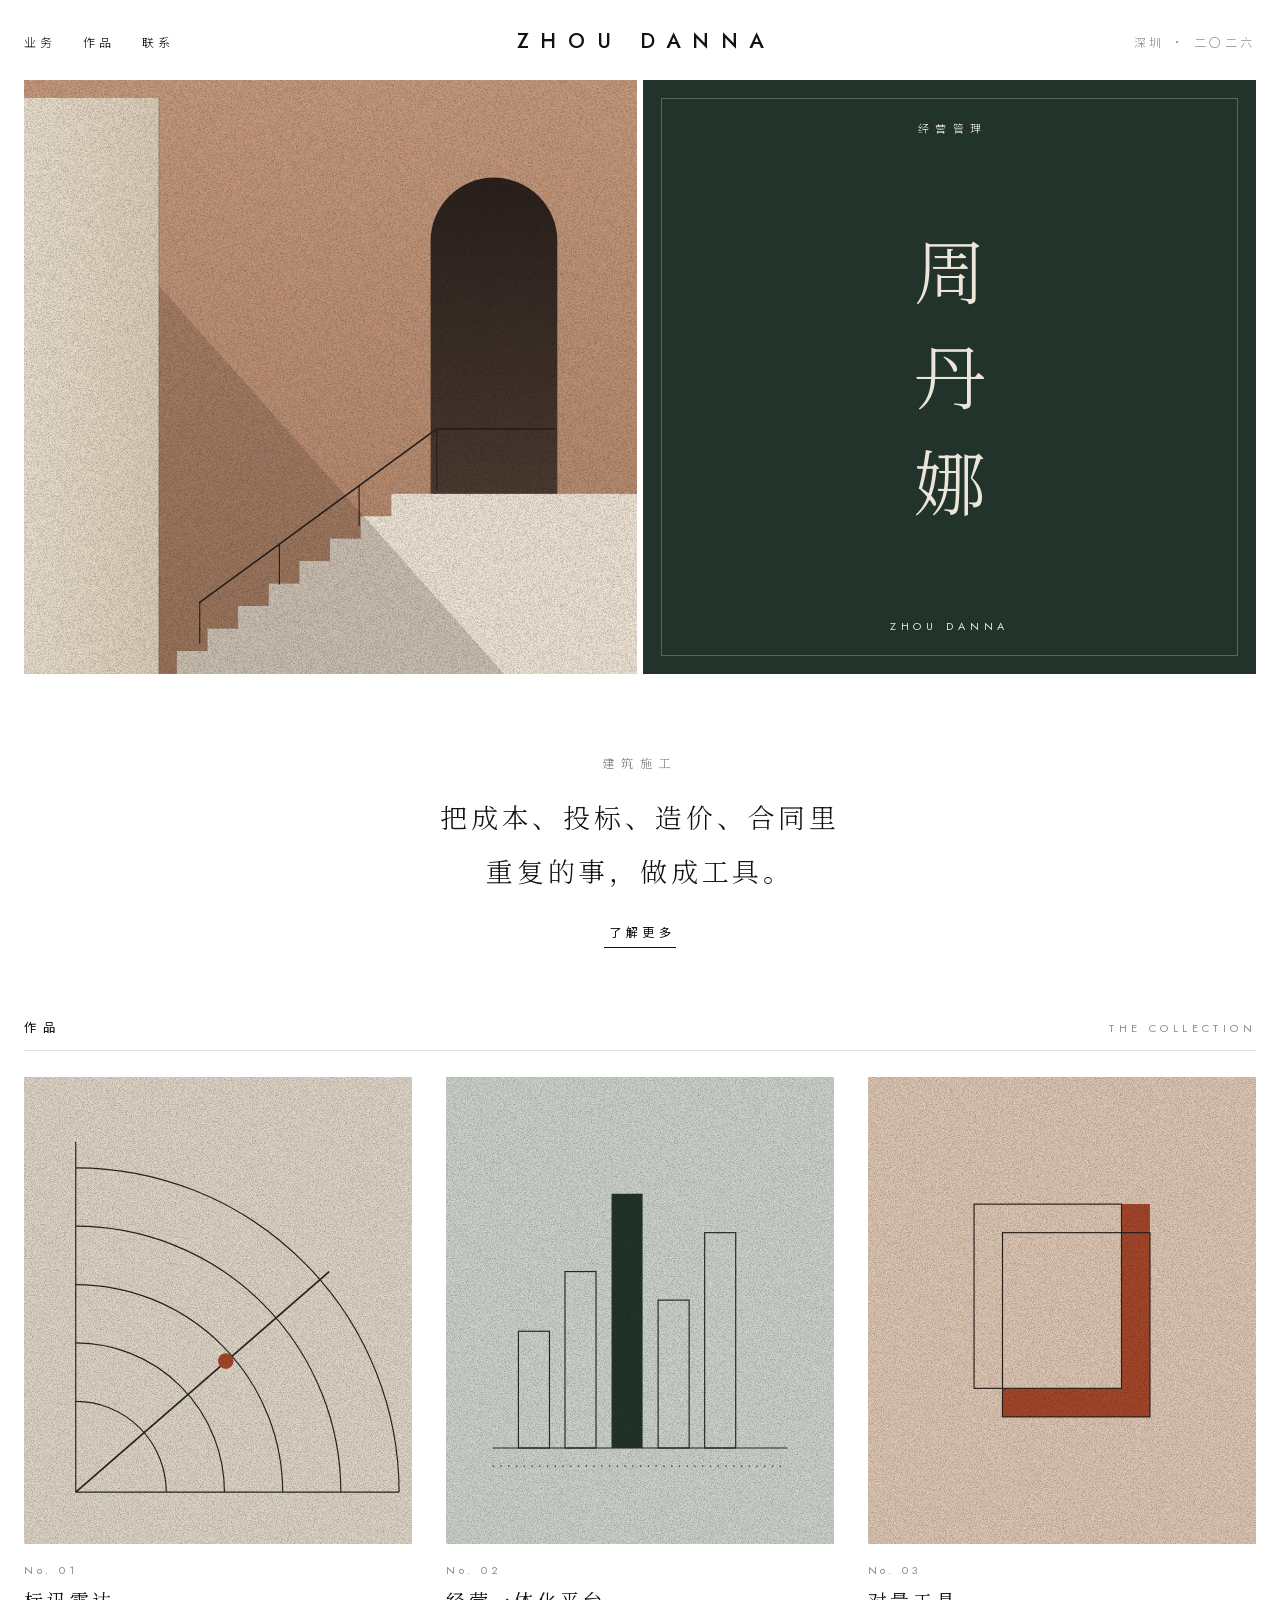
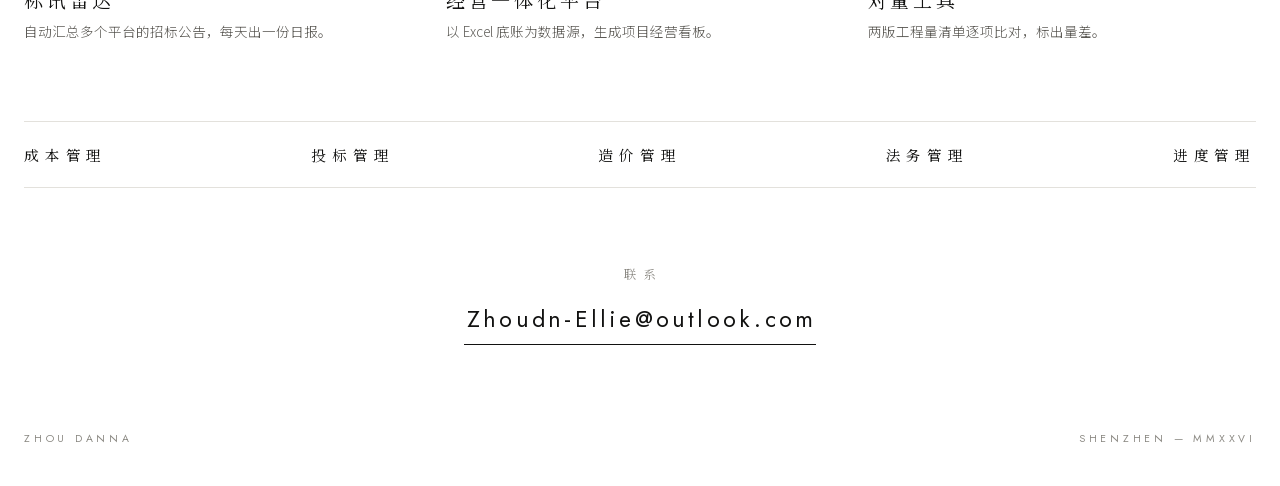
==== commit f61dcd30: "添加联系邮箱：页面底部联系区块与导航入口，字体子集重新生成" ====
--- a/index.html
+++ b/index.html
@@ -24,6 +24,7 @@
   "alternateName": "Zhou Danna",
   "url": "https://elliezhou314.github.io/",
   "jobTitle": "经营管理",
+  "email": "Zhoudn-Ellie@outlook.com",
   "description": "建筑施工企业经营管理，负责成本、投标、造价、合同相关工作。",
   "address": { "@type": "PostalAddress", "addressLocality": "深圳", "addressCountry": "CN" },
   "knowsAbout": ["成本管理", "投标报价", "工程造价", "工程量核对", "合同管理"]
@@ -38,7 +39,7 @@
 <div class="opt b">
   <div class="b-in gut">
     <header class="b-top">
-      <nav aria-label="页内导航"><a href="#biz">业务</a><a href="#works">作品</a></nav>
+      <nav aria-label="页内导航"><a href="#biz">业务</a><a href="#works">作品</a><a href="#contact">联系</a></nav>
       <span class="wm">ZHOU DANNA</span>
       <span class="r">深圳 · 二〇二六</span>
     </header>
@@ -65,6 +66,11 @@
       </section>
 
       <div class="b-biz" id="biz"><span>成本管理</span><span>投标管理</span><span>造价管理</span><span>法务管理</span><span>进度管理</span></div>
+
+      <div class="b-contact" id="contact">
+        <small>联系</small>
+        <a href="mailto:Zhoudn-Ellie@outlook.com">Zhoudn-Ellie@outlook.com</a>
+      </div>
     </main>
 
     <footer class="b-foot"><span>ZHOU DANNA</span><span>SHENZHEN — MMXXVI</span></footer>
--- a/css/sections.css
+++ b/css/sections.css
@@ -28,6 +28,11 @@
 /* business strip */
 .b-biz{display:flex;flex-wrap:wrap;justify-content:space-between;gap:10px 24px;margin-top:clamp(48px,6vw,84px);padding:22px 0;border-top:1px solid var(--hair);border-bottom:1px solid var(--hair);font-family:var(--song);font-size:14.5px;letter-spacing:.4em}
 
+/* contact */
+.b-contact{text-align:center;padding:clamp(48px,6vw,86px) 0 clamp(40px,5vw,70px)}
+.b-contact small{display:block;font-family:var(--song);font-size:12px;letter-spacing:.6em;padding-left:.6em;color:var(--dim)}
+.b-contact a{display:inline-block;margin-top:20px;font:400 clamp(17px,1.9vw,23px) var(--futura);letter-spacing:.14em;padding:0 0 8px .14em;border-bottom:1px solid var(--ink);overflow-wrap:anywhere}
+
 @media (max-width:860px){
   .b-top{grid-template-columns:1fr;justify-items:center;gap:14px}.b-top nav,.b-top .r{display:none}
   .b-hero{grid-template-columns:1fr;height:auto}.b-hero figure{aspect-ratio:4/5}
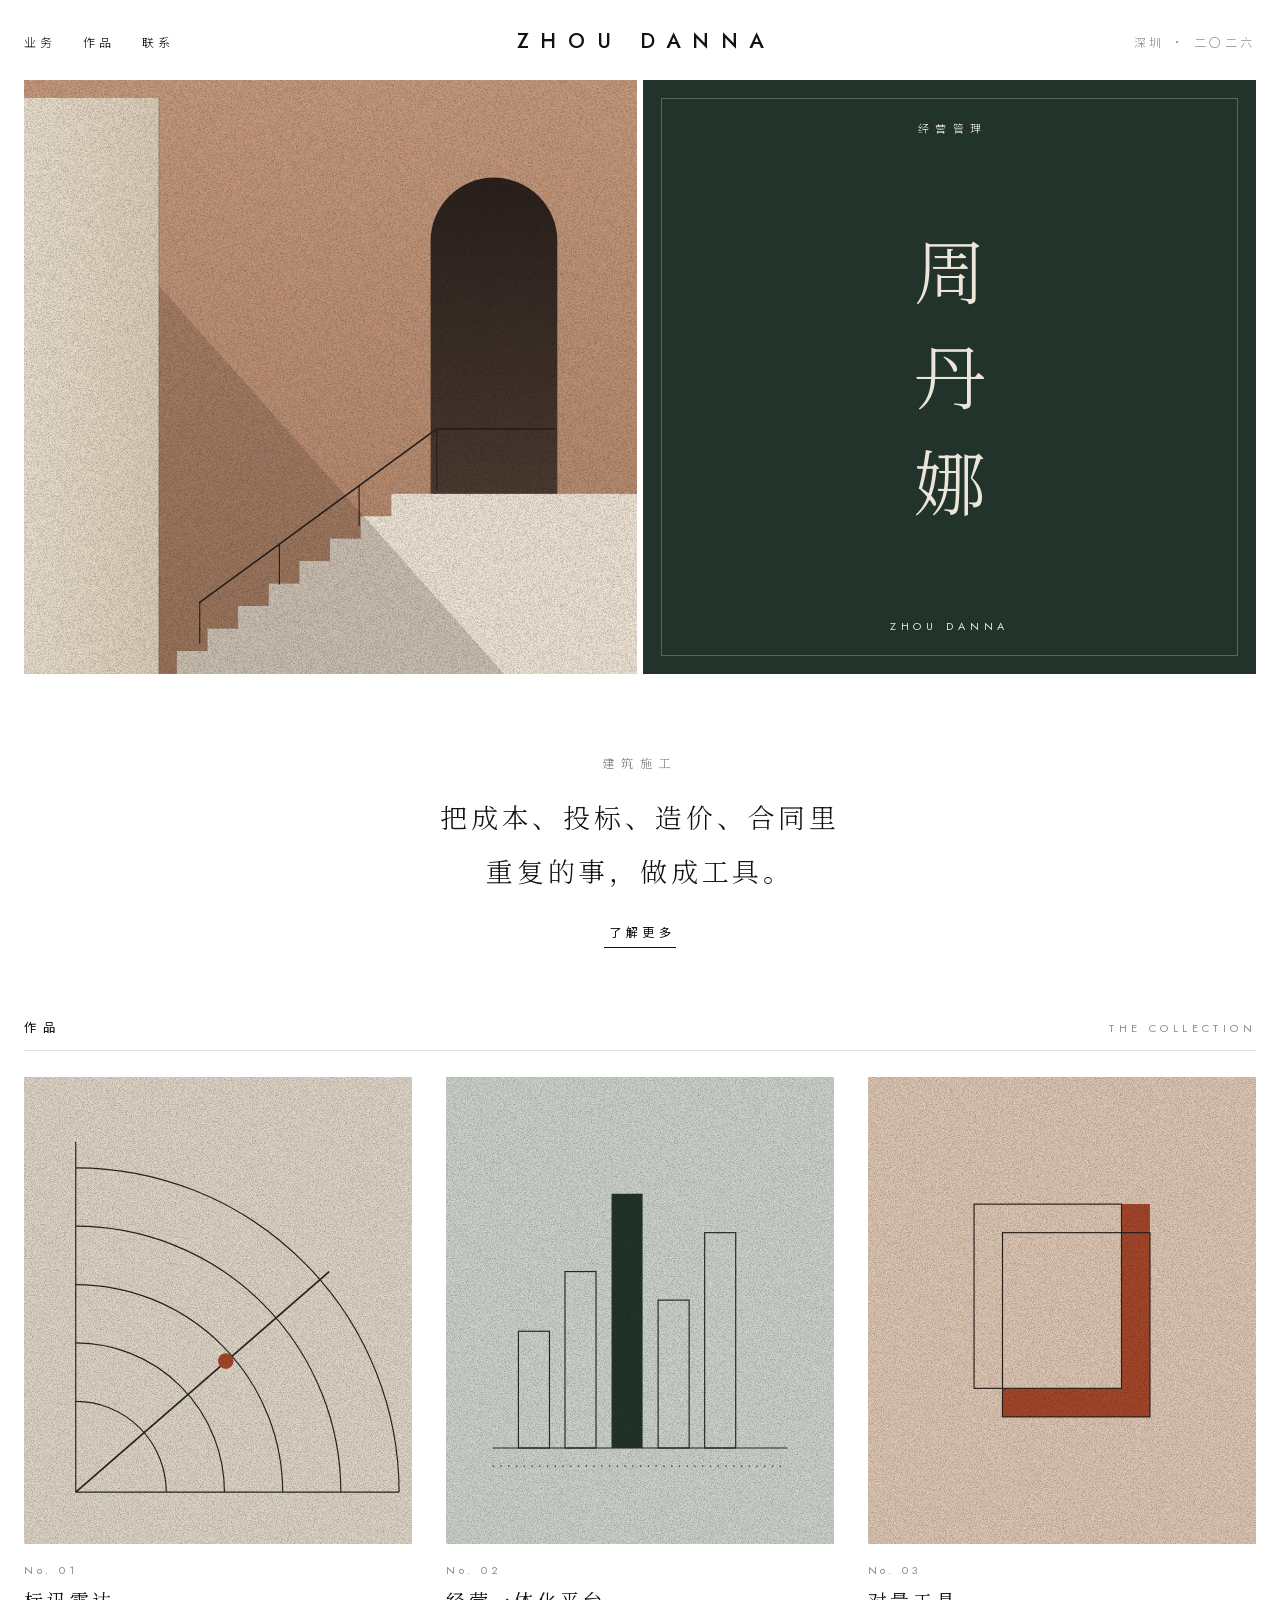
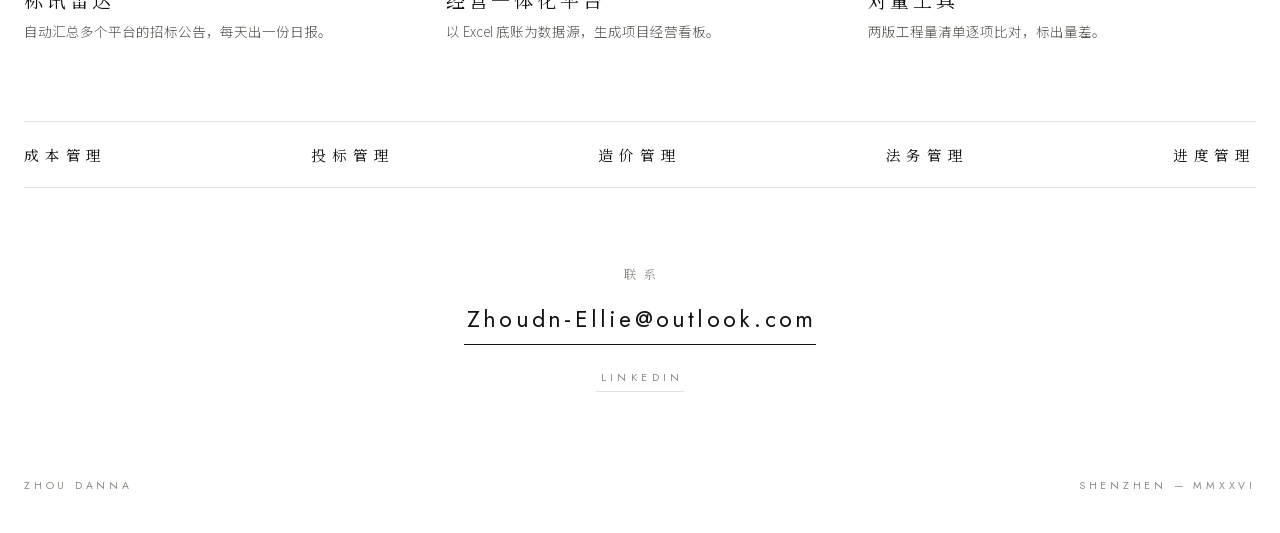
==== commit 281aad28: "联系区块加领英链接，结构化数据加 sameAs" ====
--- a/index.html
+++ b/index.html
@@ -25,6 +25,7 @@
   "url": "https://elliezhou314.github.io/",
   "jobTitle": "经营管理",
   "email": "Zhoudn-Ellie@outlook.com",
+  "sameAs": ["https://www.linkedin.com/in/%E4%B8%B9%E5%A8%9C-%E5%91%A8-a81945450/"],
   "description": "建筑施工企业经营管理，负责成本、投标、造价、合同相关工作。",
   "address": { "@type": "PostalAddress", "addressLocality": "深圳", "addressCountry": "CN" },
   "knowsAbout": ["成本管理", "投标报价", "工程造价", "工程量核对", "合同管理"]
@@ -70,6 +71,7 @@
       <div class="b-contact" id="contact">
         <small>联系</small>
         <a href="mailto:Zhoudn-Ellie@outlook.com">Zhoudn-Ellie@outlook.com</a>
+        <a class="sub" href="https://www.linkedin.com/in/%E4%B8%B9%E5%A8%9C-%E5%91%A8-a81945450/" rel="me noopener" target="_blank">LinkedIn</a>
       </div>
     </main>
 
--- a/css/sections.css
+++ b/css/sections.css
@@ -32,6 +32,8 @@
 .b-contact{text-align:center;padding:clamp(48px,6vw,86px) 0 clamp(40px,5vw,70px)}
 .b-contact small{display:block;font-family:var(--song);font-size:12px;letter-spacing:.6em;padding-left:.6em;color:var(--dim)}
 .b-contact a{display:inline-block;margin-top:20px;font:400 clamp(17px,1.9vw,23px) var(--futura);letter-spacing:.14em;padding:0 0 8px .14em;border-bottom:1px solid var(--ink);overflow-wrap:anywhere}
+.b-contact .sub{display:block;width:max-content;margin:24px auto 0;padding:0 0 6px .4em;font-size:11px;letter-spacing:.4em;text-transform:uppercase;color:var(--dim);border-bottom-color:var(--hair)}
+.b-contact .sub:hover{color:var(--ink);border-bottom-color:var(--ink)}
 
 @media (max-width:860px){
   .b-top{grid-template-columns:1fr;justify-items:center;gap:14px}.b-top nav,.b-top .r{display:none}
